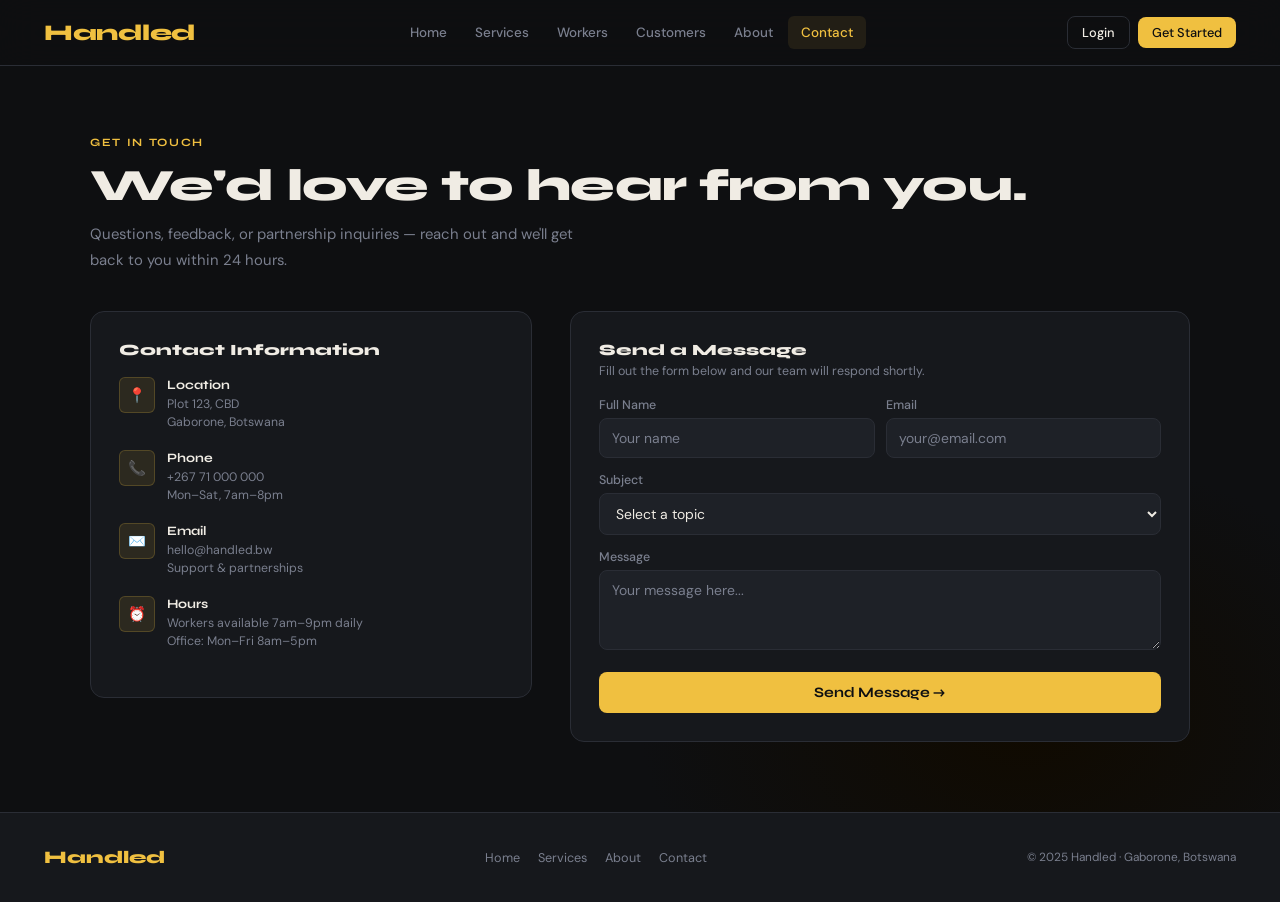
==== contact.html @ fbabd63d "Add files via upload" ====
<!DOCTYPE html>
<html lang="en">
<head>
  <meta charset="UTF-8" />
  <meta name="viewport" content="width=device-width, initial-scale=1.0" />
  <title>Contact · Handled</title>
  <meta name="description" content="Get in touch with the Handled team in Gaborone, Botswana." />
  <link rel="stylesheet" href="style.css" />
</head>
<body>

<nav class="hd-navbar">
  <a href="index.html" class="hd-nav-logo">Handled</a>
  <div class="hd-nav-links">
    <a href="index.html"     class="hd-nav-link">Home</a>
    <a href="services.html"  class="hd-nav-link">Services</a>
    <a href="workers.html"   class="hd-nav-link">Workers</a>
    <a href="customers.html" class="hd-nav-link">Customers</a>
    <a href="about.html"     class="hd-nav-link">About</a>
    <a href="contact.html"   class="hd-nav-link">Contact</a>
  </div>
  <div class="hd-nav-actions">
    <a href="customers.html" class="hd-btn hd-btn-ghost hd-btn-sm">Login</a>
    <a href="customers.html" class="hd-btn hd-btn-primary hd-btn-sm">Get Started</a>
  </div>
  <button class="hd-hamburger" id="hd-hamburger"><span></span><span></span><span></span></button>
</nav>
<div class="hd-mobile-menu" id="hd-mobile-menu">
  <a href="index.html"     class="hd-mob-link">Home</a>
  <a href="services.html"  class="hd-mob-link">Services</a>
  <a href="workers.html"   class="hd-mob-link">Workers</a>
  <a href="customers.html" class="hd-mob-link">Customers</a>
  <a href="about.html"     class="hd-mob-link">About</a>
  <a href="contact.html"   class="hd-mob-link">Contact</a>
</div>

<div class="hd-page hd-contact">
  <div class="hd-section">
    <div class="hd-wrap">
      <div class="hd-section-label">Get in Touch</div>
      <div class="hd-section-title">We'd love to hear from you.</div>
      <p class="hd-section-sub">Questions, feedback, or partnership inquiries — reach out and we'll get back to you within 24 hours.</p>

      <div class="hd-contact-grid">

        <!-- INFO -->
        <div class="hd-contact-info-card">
          <h3>Contact Information</h3>
          <div class="hd-contact-item">
            <div class="hd-ci-icon">📍</div>
            <div class="hd-ci-body"><h5>Location</h5><p>Plot 123, CBD<br>Gaborone, Botswana</p></div>
          </div>
          <div class="hd-contact-item">
            <div class="hd-ci-icon">📞</div>
            <div class="hd-ci-body"><h5>Phone</h5><p>+267 71 000 000<br>Mon–Sat, 7am–8pm</p></div>
          </div>
          <div class="hd-contact-item">
            <div class="hd-ci-icon">✉️</div>
            <div class="hd-ci-body"><h5>Email</h5><p>hello@handled.bw<br>Support &amp; partnerships</p></div>
          </div>
          <div class="hd-contact-item">
            <div class="hd-ci-icon">⏰</div>
            <div class="hd-ci-body"><h5>Hours</h5><p>Workers available 7am–9pm daily<br>Office: Mon–Fri 8am–5pm</p></div>
          </div>
        </div>

        <!-- FORM -->
        <div class="hd-contact-form-card">
          <h3>Send a Message</h3>
          <p>Fill out the form below and our team will respond shortly.</p>
          <form onsubmit="sendMsg(event)">
            <div class="hd-form-row">
              <div class="hd-form-group">
                <label>Full Name</label>
                <input type="text" id="c-name" placeholder="Your name" required />
              </div>
              <div class="hd-form-group">
                <label>Email</label>
                <input type="email" id="c-email" placeholder="your@email.com" required />
              </div>
            </div>
            <div class="hd-form-group">
              <label>Subject</label>
              <select id="c-subject">
                <option value="">Select a topic</option>
                <option>General Inquiry</option>
                <option>Worker Issue</option>
                <option>Payment Issue</option>
                <option>Partnership</option>
                <option>Other</option>
              </select>
            </div>
            <div class="hd-form-group">
              <label>Message</label>
              <textarea id="c-msg" placeholder="Your message here..." required></textarea>
            </div>
            <button type="submit" class="hd-contact-submit">Send Message →</button>
          </form>
        </div>

      </div>
    </div>
  </div>

  <footer class="hd-footer">
    <div class="hd-footer-logo">Handled</div>
    <div class="hd-footer-links">
      <a href="index.html">Home</a><a href="services.html">Services</a>
      <a href="about.html">About</a><a href="contact.html">Contact</a>
    </div>
    <div class="hd-footer-copy">© 2025 Handled · Gaborone, Botswana</div>
  </footer>
</div>

<div id="toast-container"></div>
<script src="store.js"></script>
<script>
function sendMsg(e) {
  e.preventDefault();
  const name = document.getElementById('c-name').value.trim();
  const email = document.getElementById('c-email').value.trim();
  const msg = document.getElementById('c-msg').value.trim();
  if (!name || !email || !msg) { toast('Fill in name, email and message.','⚠'); return; }
  toast("Message sent! We'll reply soon.",'✉️');
  e.target.reset();
}
</script>
</body>
</html>
---- style.css ----
@import url('https://fonts.googleapis.com/css2?family=Syne:wght@400;600;700;800&family=DM+Sans:wght@300;400;500&display=swap');

:root {
  --bg: #0e0f11;
  --surface: #16181c;
  --surface2: #1e2127;
  --surface3: #252830;
  --border: #2a2d35;
  --accent: #f0c040;
  --accent2: #e07b30;
  --text: #f0ece4;
  --muted: #7a7f8e;
  --success: #4ade80;
  --danger: #f87171;
  --info: #60a5fa;
  --radius: 14px;
  --radius-sm: 8px;
  --radius-xs: 6px;
}

* { margin: 0; padding: 0; box-sizing: border-box; }
html { scroll-behavior: smooth; }

body {
  font-family: 'DM Sans', sans-serif;
  background: var(--bg);
  color: var(--text);
  min-height: 100vh;
  overflow-x: hidden;
}

/* ── NAVBAR ── */
.hd-navbar {
  position: fixed; top: 0; left: 0; right: 0; z-index: 900;
  display: flex; align-items: center; justify-content: space-between;
  padding: 0 44px; height: 66px;
  background: rgba(14,15,17,.93); backdrop-filter: blur(18px);
  border-bottom: 1px solid var(--border);
}
.hd-nav-logo {
  font-family: 'Syne', sans-serif; font-size: 1.4rem; font-weight: 800;
  color: var(--accent); text-decoration: none; letter-spacing: -.02em;
}
.hd-nav-links { display: flex; align-items: center; gap: 2px; }
.hd-nav-link {
  padding: 8px 13px; border-radius: var(--radius-xs); font-size: .84rem;
  font-weight: 500; color: var(--muted); text-decoration: none; transition: all .18s;
}
.hd-nav-link:hover { color: var(--text); }
.hd-nav-link.active { color: var(--accent); background: rgba(240,192,64,.09); }
.hd-nav-actions { display: flex; align-items: center; gap: 8px; }
.hd-hamburger { display: none; flex-direction: column; gap: 5px; cursor: pointer; padding: 6px; background: none; border: none; }
.hd-hamburger span { display: block; width: 22px; height: 2px; background: var(--text); border-radius: 2px; }
.hd-mobile-menu {
  display: none; position: fixed; top: 66px; left: 0; right: 0;
  background: var(--surface); border-bottom: 1px solid var(--border);
  padding: 14px 20px; z-index: 899; flex-direction: column; gap: 4px;
}
.hd-mobile-menu.open { display: flex; }
.hd-mob-link {
  padding: 11px 14px; border-radius: var(--radius-xs); font-size: .9rem;
  font-weight: 500; color: var(--muted); text-decoration: none; transition: all .18s; display: block;
}
.hd-mob-link:hover, .hd-mob-link.active { color: var(--accent); background: rgba(240,192,64,.08); }

/* ── LAYOUT ── */
.hd-page { min-height: 100vh; padding-top: 66px; animation: hdFadeIn .3s ease; }
@keyframes hdFadeIn { from { opacity: 0; transform: translateY(8px); } to { opacity: 1; } }
.hd-wrap { max-width: 1100px; margin: 0 auto; }
.hd-section { padding: 70px 44px; }
.hd-section-label {
  font-family: 'Syne', sans-serif; font-size: .7rem; font-weight: 700;
  letter-spacing: .15em; text-transform: uppercase; color: var(--accent); margin-bottom: 12px;
}
.hd-section-title {
  font-family: 'Syne', sans-serif; font-size: clamp(1.8rem, 3.5vw, 2.8rem);
  font-weight: 800; line-height: 1.1; letter-spacing: -.02em;
}
.hd-section-sub { color: var(--muted); font-size: .93rem; line-height: 1.7; margin-top: 12px; max-width: 500px; }

/* ── BUTTONS ── */
.hd-btn {
  display: inline-flex; align-items: center; gap: 7px; padding: 10px 22px;
  border-radius: var(--radius-sm); font-family: 'DM Sans', sans-serif; font-size: .87rem;
  font-weight: 500; cursor: pointer; border: none; transition: all .18s; text-decoration: none;
}
.hd-btn-primary { background: var(--accent); color: #0e0f11; }
.hd-btn-primary:hover { background: #ffd055; transform: translateY(-1px); }
.hd-btn-ghost { background: transparent; color: var(--text); border: 1px solid var(--border); }
.hd-btn-ghost:hover { border-color: var(--accent); color: var(--accent); }
.hd-btn-sm { padding: 7px 14px; font-size: .8rem; }
.hd-btn-xs { padding: 5px 10px; font-size: .73rem; }

/* ── BADGES ── */
.hd-badge { display: inline-flex; align-items: center; gap: 4px; padding: 4px 10px; border-radius: 99px; font-size: .7rem; font-weight: 600; }
.hd-badge-pending { background: rgba(240,192,64,.15); color: var(--accent); }
.hd-badge-accepted { background: rgba(74,222,128,.15); color: var(--success); }
.hd-badge-progress { background: rgba(96,165,250,.15); color: var(--info); }
.hd-badge-done { background: rgba(74,222,128,.1); color: var(--success); border: 1px solid rgba(74,222,128,.2); }
.hd-badge-verified { background: rgba(74,222,128,.12); color: var(--success); border: 1px solid rgba(74,222,128,.25); }
.hd-badge-pending-kyc { background: rgba(240,192,64,.12); color: var(--accent); border: 1px solid rgba(240,192,64,.25); }

/* ── FORMS ── */
.hd-form-group { margin-bottom: 14px; }
.hd-form-group label { display: block; font-size: .78rem; color: var(--muted); margin-bottom: 5px; font-weight: 500; }
.hd-form-group input,
.hd-form-group select,
.hd-form-group textarea {
  width: 100%; background: var(--surface2); border: 1px solid var(--border);
  border-radius: var(--radius-sm); padding: 10px 12px; color: var(--text);
  font-size: .87rem; font-family: 'DM Sans', sans-serif; transition: border .18s;
}
.hd-form-group input:focus,
.hd-form-group select:focus,
.hd-form-group textarea:focus { outline: none; border-color: var(--accent); }
.hd-form-group input::placeholder, .hd-form-group textarea::placeholder { color: var(--muted); }
.hd-form-group textarea { resize: vertical; min-height: 80px; }
.hd-form-group select option { background: var(--surface2); }
.hd-form-row { display: grid; grid-template-columns: 1fr 1fr; gap: 11px; }
.hd-auth-submit {
  width: 100%; padding: 12px; background: var(--accent); border: none;
  border-radius: var(--radius-sm); color: #0e0f11; font-size: .92rem; font-weight: 700;
  cursor: pointer; font-family: 'Syne', sans-serif; transition: all .18s; margin-top: 4px;
}
.hd-auth-submit:hover { background: #ffd055; }

/* ── TABS ── */
.hd-tab-row { display: flex; background: var(--surface2); border-radius: var(--radius-xs); padding: 3px; margin-bottom: 18px; gap: 3px; }
.hd-tab {
  flex: 1; padding: 8px; text-align: center; font-size: .82rem; font-weight: 500;
  cursor: pointer; border-radius: 5px; transition: all .18s; color: var(--muted);
  border: none; background: transparent; font-family: 'DM Sans', sans-serif;
}
.hd-tab.active { background: var(--accent); color: #0e0f11; }

/* ── CARD ── */
.hd-card { background: var(--surface); border: 1px solid var(--border); border-radius: var(--radius); padding: 24px; }
.hd-divider { height: 1px; background: var(--border); margin: 18px 0; }

/* ── FOOTER ── */
.hd-footer {
  background: var(--surface); border-top: 1px solid var(--border);
  padding: 34px 44px; display: flex; align-items: center;
  justify-content: space-between; flex-wrap: wrap; gap: 16px;
}
.hd-footer-logo { font-family: 'Syne', sans-serif; font-size: 1.1rem; font-weight: 800; color: var(--accent); }
.hd-footer-links { display: flex; gap: 18px; flex-wrap: wrap; }
.hd-footer-links a { font-size: .79rem; color: var(--muted); text-decoration: none; transition: color .18s; }
.hd-footer-links a:hover { color: var(--text); }
.hd-footer-copy { font-size: .74rem; color: var(--muted); }

/* ── TOAST ── */
#toast-container {
  position: fixed; bottom: 22px; right: 22px; z-index: 9999;
  display: flex; flex-direction: column; gap: 8px; align-items: flex-end;
}
.hd-toast {
  background: var(--surface2); border: 1px solid var(--border); border-radius: var(--radius-sm);
  padding: 12px 17px; font-size: .85rem; color: var(--text);
  display: flex; align-items: center; gap: 9px; max-width: 290px;
  animation: hdFadeIn .25s ease;
}

/* ── HOME ── */
.hd-home { background: radial-gradient(ellipse 80% 55% at 65% 20%, #2a1e00, var(--bg) 65%); }
.hd-hero {
  display: grid; grid-template-columns: 1fr 1fr; max-width: 1100px;
  margin: 0 auto; padding: 76px 44px 48px; gap: 52px; align-items: center;
}
.hd-hero-badge {
  display: inline-flex; align-items: center; gap: 7px;
  background: rgba(240,192,64,.1); border: 1px solid rgba(240,192,64,.25);
  padding: 5px 13px; border-radius: 99px; margin-bottom: 22px;
  font-size: .71rem; letter-spacing: .09em; text-transform: uppercase;
  color: var(--accent); font-weight: 600;
}
.hd-hero-title {
  font-family: 'Syne', sans-serif; font-size: clamp(2.8rem, 5vw, 4.3rem);
  font-weight: 800; line-height: 1.04; letter-spacing: -.03em;
}
.hd-hero-title span { color: var(--accent); }
.hd-hero-sub { margin-top: 15px; color: var(--muted); font-size: .98rem; line-height: 1.7; max-width: 420px; }
.hd-hero-btns { display: flex; gap: 11px; margin-top: 28px; flex-wrap: wrap; }
.hd-hero-visual { position: relative; height: 370px; }
.hd-float-card {
  position: absolute; background: var(--surface); border: 1px solid var(--border);
  border-radius: var(--radius); padding: 15px 18px; width: 215px;
  animation: hdFloat 4s ease-in-out infinite;
}
.hd-float-card:nth-child(1) { top: 8px; left: 28px; animation-delay: 0s; }
.hd-float-card:nth-child(2) { top: 118px; left: 118px; animation-delay: .9s; }
.hd-float-card:nth-child(3) { top: 238px; left: 18px; animation-delay: 1.7s; }
@keyframes hdFloat { 0%,100%{ transform:translateY(0); } 50%{ transform:translateY(-8px); } }
.hd-float-card .fi { font-size: 1.55rem; margin-bottom: 7px; }
.hd-float-card h4 { font-family: 'Syne', sans-serif; font-size: .85rem; font-weight: 700; }
.hd-float-card p { font-size: .72rem; color: var(--muted); margin-top: 3px; }
.hd-dot { display: inline-block; width: 7px; height: 7px; border-radius: 50%; margin-right: 5px; }
.hd-dot-g { background: var(--success); box-shadow: 0 0 6px var(--success); }
.hd-dot-y { background: var(--accent); box-shadow: 0 0 6px var(--accent); }
.hd-stats-strip {
  display: grid; grid-template-columns: repeat(4,1fr);
  max-width: 1100px; margin: 0 auto; padding: 0 44px 50px; gap: 20px;
}
.hd-strip-stat { text-align: center; }
.hd-strip-num { font-family: 'Syne', sans-serif; font-size: 1.95rem; font-weight: 800; color: var(--accent); }
.hd-strip-lbl { font-size: .79rem; color: var(--muted); margin-top: 4px; }
.hd-how-grid { display: grid; grid-template-columns: repeat(3,1fr); gap: 17px; margin-top: 34px; }
.hd-how-card {
  background: var(--surface); border: 1px solid var(--border);
  border-radius: var(--radius); padding: 26px 22px; position: relative; overflow: hidden;
}
.hd-how-card::before {
  content:''; position:absolute; top:0; left:0; right:0; height:3px;
  background: linear-gradient(90deg, var(--accent), var(--accent2));
}
.hd-how-num { font-family: 'Syne', sans-serif; font-size: 2.6rem; font-weight: 800; color: rgba(240,192,64,.1); line-height: 1; }
.hd-how-icon { font-size: 1.65rem; margin: 6px 0; }
.hd-how-card h4 { font-family: 'Syne', sans-serif; font-size: .93rem; font-weight: 700; margin-bottom: 7px; }
.hd-how-card p { font-size: .82rem; color: var(--muted); line-height: 1.6; }

/* ── SERVICES ── */
.hd-services { background: radial-gradient(ellipse 60% 40% at 20% 80%, #1a0f00, var(--bg) 60%); }
.hd-services-grid { display: grid; grid-template-columns: repeat(3,1fr); gap: 17px; margin-top: 38px; }
.hd-service-card {
  background: var(--surface); border: 1px solid var(--border);
  border-radius: var(--radius); padding: 26px 22px; transition: all .22s;
  position: relative; overflow: hidden;
}
.hd-service-card:hover { border-color: rgba(240,192,64,.4); transform: translateY(-3px); box-shadow: 0 14px 36px rgba(0,0,0,.4); }
.hd-svc-icon { font-size: 2.3rem; margin-bottom: 13px; }
.hd-svc-name { font-family: 'Syne', sans-serif; font-size: 1.03rem; font-weight: 800; margin-bottom: 8px; }
.hd-svc-desc { font-size: .82rem; color: var(--muted); line-height: 1.65; }
.hd-svc-price-table { margin-top: 15px; border-top: 1px solid var(--border); padding-top: 13px; }
.hd-svc-price-row { display: flex; justify-content: space-between; align-items: center; padding: 4px 0; font-size: .78rem; }
.hd-svc-price-row .pl { color: var(--muted); }
.hd-svc-price-row .pr { font-family: 'Syne', sans-serif; font-weight: 700; color: var(--accent); }
.hd-transport-note { margin-top: 13px; padding: 9px 12px; background: rgba(240,192,64,.06); border: 1px solid rgba(240,192,64,.15); border-radius: var(--radius-xs); font-size: .72rem; color: var(--muted); }

/* ── WORKERS ── */
.hd-workers { background: radial-gradient(ellipse 50% 40% at 80% 20%, #001a10, var(--bg) 60%); }
.hd-workers-grid { display: grid; grid-template-columns: repeat(3,1fr); gap: 17px; margin: 34px 0; }
.hd-worker-card { background: var(--surface); border: 1px solid var(--border); border-radius: var(--radius); padding: 22px; transition: all .22s; }
.hd-worker-card:hover { border-color: rgba(240,192,64,.3); transform: translateY(-2px); }
.hd-worker-top { display: flex; align-items: center; gap: 12px; margin-bottom: 13px; }
.hd-w-avatar { width: 46px; height: 46px; border-radius: 50%; display: flex; align-items: center; justify-content: center; font-family: 'Syne', sans-serif; font-size: 1.2rem; font-weight: 800; color: #0e0f11; flex-shrink: 0; }
.hd-w-info h4 { font-family: 'Syne', sans-serif; font-size: .9rem; font-weight: 700; }
.hd-w-info p { font-size: .72rem; color: var(--muted); margin-top: 2px; }
.hd-w-skills { display: flex; flex-wrap: wrap; gap: 5px; margin-bottom: 12px; }
.hd-skill-tag { padding: 3px 9px; background: rgba(240,192,64,.08); border: 1px solid rgba(240,192,64,.2); border-radius: 99px; font-size: .69rem; color: var(--accent); }
.hd-w-stats { display: flex; gap: 16px; }
.hd-wstat-num { font-family: 'Syne', sans-serif; font-size: .98rem; font-weight: 700; }
.hd-wstat-lbl { font-size: .67rem; color: var(--muted); margin-top: 1px; }
.hd-worker-auth-box { background: var(--surface); border: 1px solid var(--border); border-radius: var(--radius); padding: 30px 26px; max-width: 500px; }
.hd-svc-pick-grid { display: grid; grid-template-columns: 1fr 1fr; gap: 7px; margin-top: 5px; }
.hd-svc-pick-item { display: flex; align-items: center; gap: 8px; padding: 9px 11px; background: var(--surface2); border: 1px solid var(--border); border-radius: var(--radius-xs); cursor: pointer; font-size: .8rem; transition: all .18s; }
.hd-svc-pick-item input { accent-color: var(--accent); }
.hd-kyc-upload-box { border: 2px dashed var(--border); border-radius: var(--radius-sm); padding: 20px; text-align: center; cursor: pointer; transition: border .18s; }
.hd-kyc-upload-box:hover { border-color: var(--accent); }
.hd-kyc-upload-box .ub-icon { font-size: 1.5rem; margin-bottom: 6px; }
.hd-kyc-upload-box p { font-size: .78rem; color: var(--muted); }
.hd-kyc-upload-box .ub-name { font-size: .74rem; color: var(--success); margin-top: 5px; }
.hd-kyc-status-banner { padding: 12px 15px; border-radius: var(--radius-sm); font-size: .82rem; display: flex; align-items: center; gap: 9px; margin-bottom: 18px; }
.hd-kyc-pending { background: rgba(240,192,64,.08); border: 1px solid rgba(240,192,64,.2); color: var(--accent); }
.hd-kyc-approved { background: rgba(74,222,128,.08); border: 1px solid rgba(74,222,128,.2); color: var(--success); }
.hd-kyc-rejected { background: rgba(248,113,113,.08); border: 1px solid rgba(248,113,113,.2); color: var(--danger); }
.hd-online-toggle { display: flex; align-items: center; gap: 10px; background: var(--surface); border: 1px solid var(--border); border-radius: var(--radius-xs); padding: 8px 13px; cursor: pointer; }
.hd-toggle-sw { width: 38px; height: 21px; background: var(--border); border-radius: 99px; position: relative; transition: background .2s; flex-shrink: 0; }
.hd-toggle-sw.on { background: var(--success); }
.hd-toggle-sw::after { content:''; position:absolute; width:15px; height:15px; border-radius:50%; background:white; top:3px; left:3px; transition:transform .2s; }
.hd-toggle-sw.on::after { transform: translateX(17px); }
.hd-w-stats-row { display: grid; grid-template-columns: repeat(3,1fr); gap: 12px; margin: 22px 0; }
.hd-w-stat-card { background: var(--surface); border: 1px solid var(--border); border-radius: var(--radius); padding: 17px 19px; }
.hd-ws-label { font-size: .71rem; color: var(--muted); font-weight: 500; margin-bottom: 5px; }
.hd-ws-val { font-family: 'Syne', sans-serif; font-size: 1.65rem; font-weight: 800; color: var(--accent); }
.hd-jobs-list { display: flex; flex-direction: column; gap: 10px; }
.hd-job-card { background: var(--surface); border: 1px solid var(--border); border-radius: var(--radius); padding: 17px 21px; display: grid; grid-template-columns: auto 1fr auto; gap: 13px; align-items: start; transition: all .18s; }
.hd-job-card:hover { border-color: rgba(240,192,64,.35); }
.hd-j-emoji { font-size: 1.65rem; }
.hd-j-body h4 { font-family: 'Syne', sans-serif; font-size: .88rem; font-weight: 700; margin-bottom: 3px; }
.hd-j-body p { font-size: .78rem; color: var(--muted); line-height: 1.5; }
.hd-j-right { display: flex; flex-direction: column; align-items: flex-end; gap: 7px; }
.hd-j-price { font-family: 'Syne', sans-serif; font-size: .98rem; font-weight: 700; color: var(--accent); }
.hd-btn-accept { padding: 7px 14px; background: var(--accent); color: #0e0f11; border: none; border-radius: var(--radius-xs); cursor: pointer; font-size: .79rem; font-weight: 600; font-family: 'Syne', sans-serif; transition: all .18s; }
.hd-btn-accept:hover { background: #ffd055; }
.hd-btn-accepted { padding: 7px 14px; background: rgba(74,222,128,.15); color: var(--success); border: 1px solid rgba(74,222,128,.3); border-radius: var(--radius-xs); font-size: .79rem; font-weight: 600; }

/* ── CUSTOMERS ── */
.hd-customers { background: radial-gradient(ellipse 55% 40% at 10% 60%, #001520, var(--bg) 60%); }
.hd-auth-wrap { display: grid; grid-template-columns: 1fr 1fr; gap: 38px; margin-top: 38px; align-items: start; }
.hd-auth-box { background: var(--surface); border: 1px solid var(--border); border-radius: var(--radius); padding: 28px 24px; }
.hd-auth-box-title { font-family: 'Syne', sans-serif; font-size: 1.02rem; font-weight: 800; margin-bottom: 4px; }
.hd-auth-box-sub { font-size: .8rem; color: var(--muted); margin-bottom: 18px; }
.hd-cat-grid { display: grid; grid-template-columns: repeat(4,1fr); gap: 8px; margin-bottom: 15px; }
.hd-cat-btn { background: var(--surface2); border: 1px solid var(--border); border-radius: var(--radius-xs); padding: 12px 6px; text-align: center; cursor: pointer; transition: all .18s; }
.hd-cat-btn:hover, .hd-cat-btn.sel { border-color: var(--accent); background: rgba(240,192,64,.08); }
.hd-cat-btn .ci { font-size: 1.35rem; margin-bottom: 4px; }
.hd-cat-btn span { display: block; font-size: .67rem; font-family: 'Syne', sans-serif; font-weight: 700; }
.hd-post-form { background: var(--surface2); border: 1px solid var(--border); border-radius: var(--radius-sm); padding: 17px; margin-bottom: 15px; }
.hd-post-form h4 { font-family: 'Syne', sans-serif; font-size: .86rem; font-weight: 700; margin-bottom: 12px; }
.hd-price-estimate { background: rgba(240,192,64,.06); border: 1px solid rgba(240,192,64,.15); border-radius: var(--radius-xs); padding: 11px 13px; margin: 11px 0; font-size: .8rem; }
.hd-pe-label { color: var(--muted); margin-bottom: 3px; }
.hd-pe-total { font-family: 'Syne', sans-serif; font-size: 1.2rem; font-weight: 800; color: var(--accent); }
.hd-pe-breakdown { font-size: .74rem; color: var(--muted); margin-top: 3px; }
.hd-req-list { display: flex; flex-direction: column; gap: 9px; }
.hd-req-card { background: var(--surface); border: 1px solid var(--border); border-radius: var(--radius-sm); padding: 13px 16px; }
.hd-req-card-top { display: flex; align-items: flex-start; justify-content: space-between; gap: 9px; }
.hd-req-l { display: flex; align-items: flex-start; gap: 11px; }
.hd-req-emoji { font-size: 1.45rem; flex-shrink: 0; }
.hd-req-info h5 { font-family: 'Syne', sans-serif; font-size: .83rem; font-weight: 700; }
.hd-req-info p { font-size: .71rem; color: var(--muted); margin-top: 2px; }
.hd-sub-opt-btn { padding: 8px 13px; background: var(--surface2); border: 1px solid var(--border); border-radius: var(--radius-xs); color: var(--muted); font-size: .78rem; cursor: pointer; transition: all .18s; margin: 3px; }
.hd-sub-opt-btn:hover, .hd-sub-opt-btn.active { border-color: var(--accent); color: var(--text); background: rgba(240,192,64,.08); }
#hd-task-map { height: 190px; border-radius: var(--radius-xs); overflow: hidden; border: 1px solid var(--border); margin-top: 9px; }

/* ── ABOUT ── */
.hd-about { background: radial-gradient(ellipse 60% 50% at 50% 0%, #1a1000, var(--bg) 60%); }
.hd-about-hero { display: grid; grid-template-columns: 1fr 1fr; gap: 50px; align-items: center; margin-bottom: 60px; }
.hd-about-title { font-family: 'Syne', sans-serif; font-size: clamp(2rem, 4vw, 2.8rem); font-weight: 800; line-height: 1.1; letter-spacing: -.02em; }
.hd-about-body { font-size: .88rem; color: var(--muted); line-height: 1.8; margin-top: 13px; }
.hd-about-visual { display: grid; grid-template-columns: 1fr 1fr; gap: 11px; }
.hd-about-tile { background: var(--surface); border: 1px solid var(--border); border-radius: var(--radius); padding: 20px 17px; }
.hd-at-icon { font-size: 1.55rem; margin-bottom: 8px; }
.hd-about-tile h4 { font-family: 'Syne', sans-serif; font-size: .84rem; font-weight: 700; margin-bottom: 5px; }
.hd-about-tile p { font-size: .76rem; color: var(--muted); line-height: 1.6; }
.hd-values-grid { display: grid; grid-template-columns: repeat(4,1fr); gap: 13px; margin-top: 30px; }
.hd-value-card { background: var(--surface); border: 1px solid var(--border); border-radius: var(--radius); padding: 22px 17px; text-align: center; }
.hd-value-icon { font-size: 1.75rem; margin-bottom: 10px; }
.hd-value-card h4 { font-family: 'Syne', sans-serif; font-size: .84rem; font-weight: 700; margin-bottom: 6px; }
.hd-value-card p { font-size: .76rem; color: var(--muted); line-height: 1.5; }

/* ── CONTACT ── */
.hd-contact { background: radial-gradient(ellipse 50% 50% at 80% 80%, #100a00, var(--bg) 60%); }
.hd-contact-grid { display: grid; grid-template-columns: 1fr 1.4fr; gap: 38px; margin-top: 38px; align-items: start; }
.hd-contact-info-card { background: var(--surface); border: 1px solid var(--border); border-radius: var(--radius); padding: 28px; }
.hd-contact-info-card h3 { font-family: 'Syne', sans-serif; font-size: .98rem; font-weight: 800; margin-bottom: 18px; }
.hd-contact-item { display: flex; align-items: flex-start; gap: 12px; margin-bottom: 18px; }
.hd-ci-icon { width: 36px; height: 36px; background: rgba(240,192,64,.1); border: 1px solid rgba(240,192,64,.2); border-radius: var(--radius-xs); display: flex; align-items: center; justify-content: center; font-size: .9rem; flex-shrink: 0; }
.hd-ci-body h5 { font-family: 'Syne', sans-serif; font-size: .8rem; font-weight: 700; margin-bottom: 2px; }
.hd-ci-body p { font-size: .77rem; color: var(--muted); line-height: 1.5; }
.hd-contact-form-card { background: var(--surface); border: 1px solid var(--border); border-radius: var(--radius); padding: 28px; }
.hd-contact-form-card h3 { font-family: 'Syne', sans-serif; font-size: .98rem; font-weight: 800; margin-bottom: 4px; }
.hd-contact-form-card > p { font-size: .78rem; color: var(--muted); margin-bottom: 18px; }
.hd-contact-submit { width: 100%; padding: 12px; background: var(--accent); border: none; border-radius: var(--radius-sm); color: #0e0f11; font-size: .9rem; font-weight: 700; cursor: pointer; font-family: 'Syne', sans-serif; transition: all .18s; margin-top: 3px; }
.hd-contact-submit:hover { background: #ffd055; }

/* ── LOGOUT BTN ── */
.hd-logout-btn { background: transparent; border: 1px solid var(--border); color: var(--muted); padding: 7px 13px; border-radius: var(--radius-xs); cursor: pointer; font-size: .79rem; font-family: 'DM Sans', sans-serif; transition: all .18s; }
.hd-logout-btn:hover { border-color: var(--danger); color: var(--danger); }
.hd-empty-state { text-align: center; padding: 38px 18px; color: var(--muted); }
.hd-empty-state .ei { font-size: 1.9rem; margin-bottom: 9px; }

/* ── SCROLLBAR ── */
::-webkit-scrollbar { width: 5px; }
::-webkit-scrollbar-track { background: transparent; }
::-webkit-scrollbar-thumb { background: var(--border); border-radius: 3px; }

/* ── RESPONSIVE ── */
@media (max-width: 920px) {
  .hd-navbar { padding: 0 18px; }
  .hd-nav-links, .hd-nav-actions { display: none; }
  .hd-hamburger { display: flex; }
  .hd-hero, .hd-auth-wrap, .hd-contact-grid, .hd-about-hero { grid-template-columns: 1fr; }
  .hd-hero-visual { display: none; }
  .hd-services-grid, .hd-workers-grid, .hd-values-grid, .hd-how-grid { grid-template-columns: repeat(2,1fr); }
  .hd-section { padding: 54px 18px; }
  .hd-stats-strip { padding: 0 18px 38px; grid-template-columns: repeat(2,1fr); }
  .hd-footer { padding: 24px 18px; }
}
@media (max-width: 560px) {
  .hd-services-grid, .hd-workers-grid, .hd-values-grid, .hd-how-grid { grid-template-columns: 1fr; }
  .hd-w-stats-row { grid-template-columns: repeat(2,1fr); }
  .hd-cat-grid { grid-template-columns: repeat(3,1fr); }
  .hd-form-row { grid-template-columns: 1fr; }
}
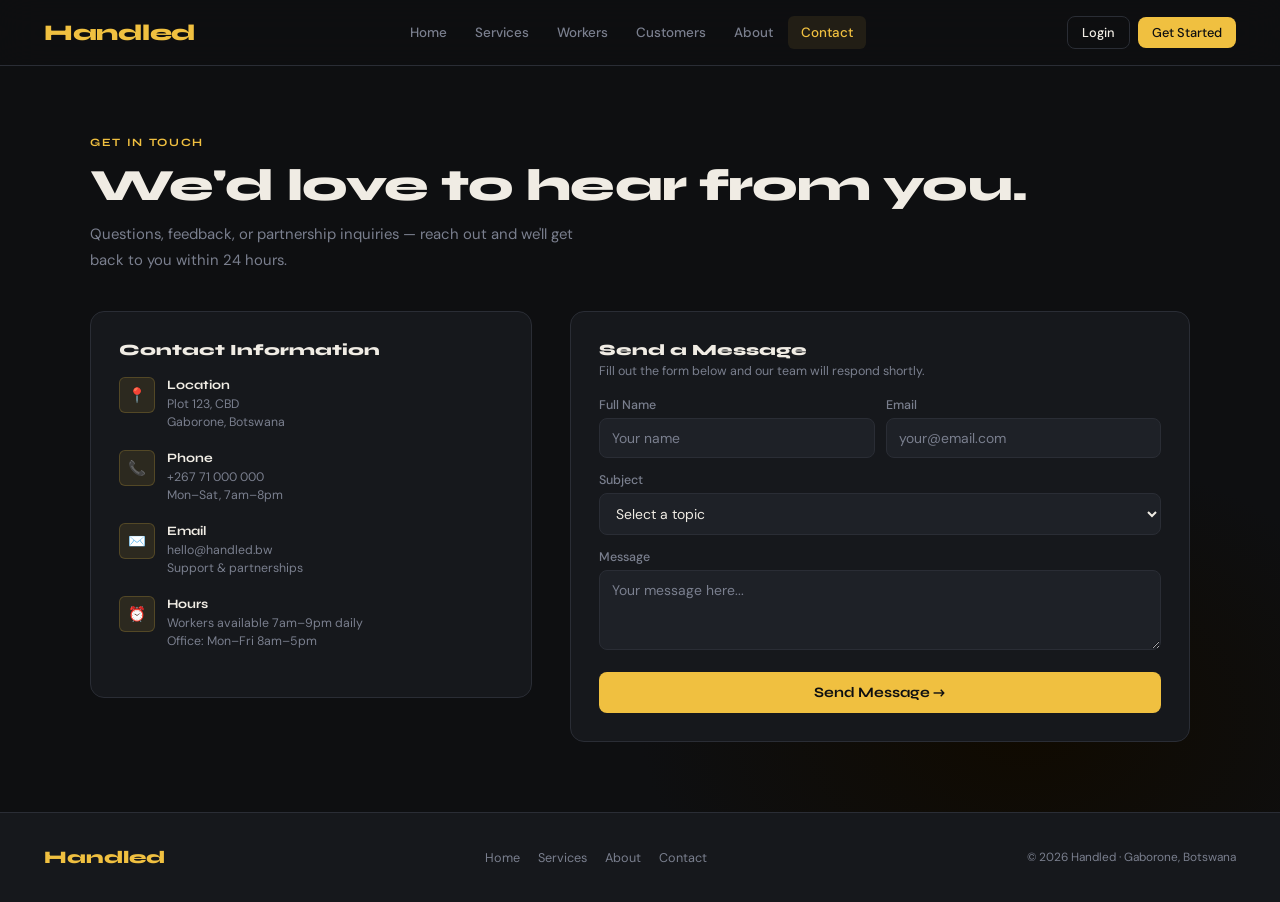
==== commit 9a5156eb: "Update footer copyright year to 2026" ====
--- a/contact.html
+++ b/contact.html
@@ -108,7 +108,7 @@
       <a href="index.html">Home</a><a href="services.html">Services</a>
       <a href="about.html">About</a><a href="contact.html">Contact</a>
     </div>
-    <div class="hd-footer-copy">© 2025 Handled · Gaborone, Botswana</div>
+    <div class="hd-footer-copy">© 2026 Handled · Gaborone, Botswana</div>
   </footer>
 </div>
 
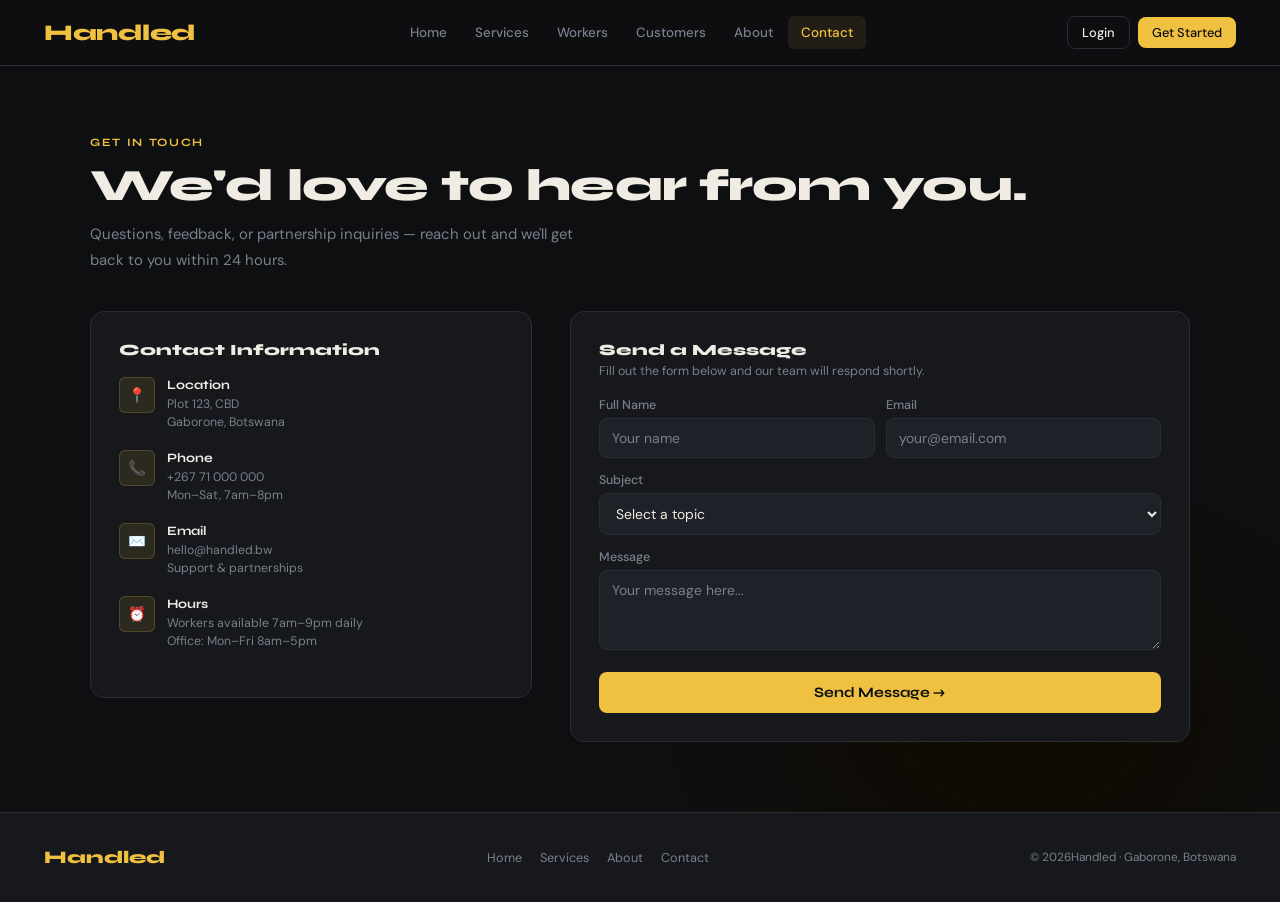
==== commit ff1b6b5c: "Update contact.html" ====
--- a/contact.html
+++ b/contact.html
@@ -108,7 +108,7 @@
       <a href="index.html">Home</a><a href="services.html">Services</a>
       <a href="about.html">About</a><a href="contact.html">Contact</a>
     </div>
-    <div class="hd-footer-copy">© 2026 Handled · Gaborone, Botswana</div>
+    <div class="hd-footer-copy">© 2026Handled · Gaborone, Botswana</div>
   </footer>
 </div>
 
